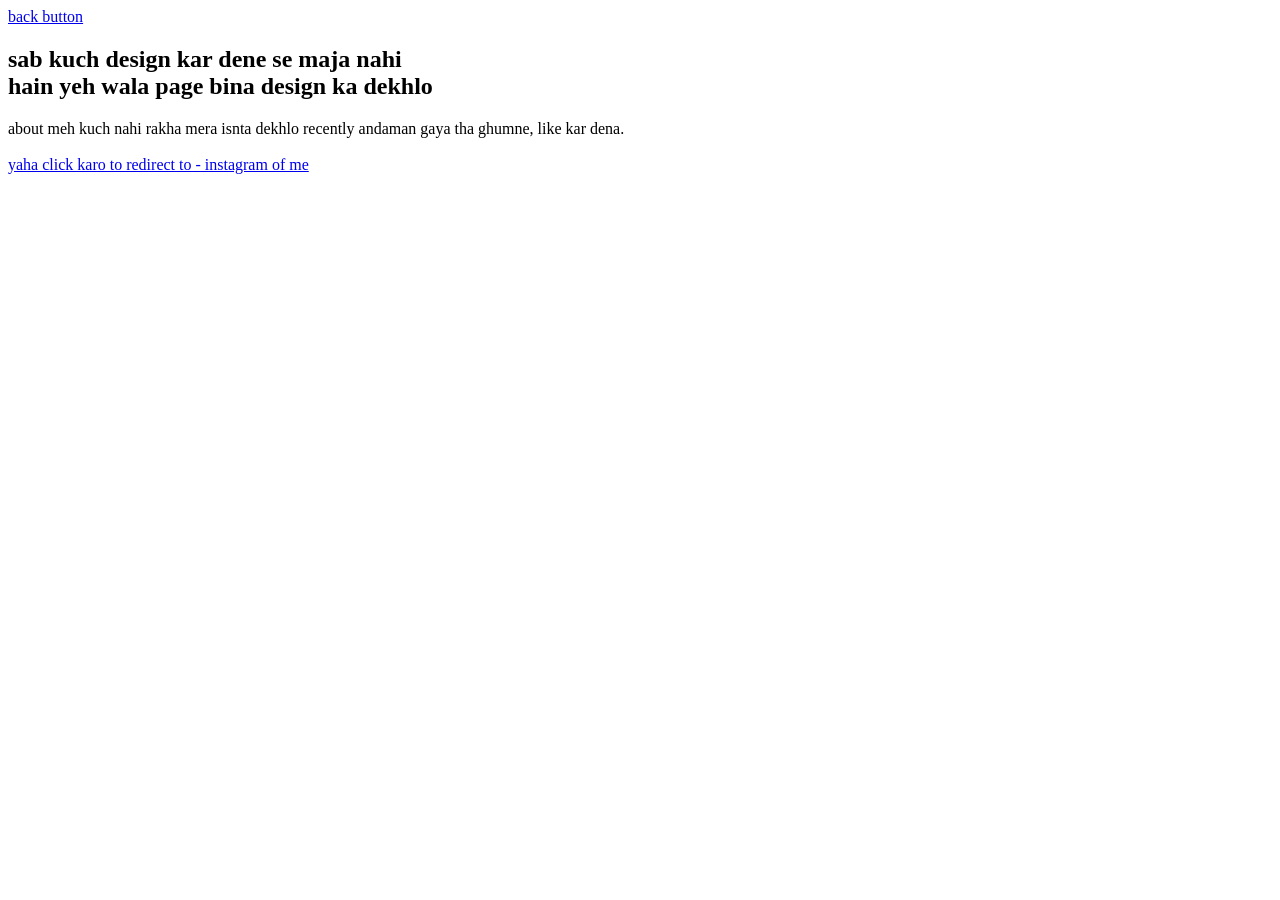
==== about.html @ cd255d21 "Add files via upload" ====
<!doctype html>
<html lang="en">
  <head>
    <meta charset="UTF-8" />
    <meta name="viewport" content="width=device-width, initial-scale=1.0" />
    <title>about</title>
  </head>
  <body>
    <a href="./index.html">back button</a>
    <h2>
      sab kuch design kar dene se maja nahi <br />hain yeh wala page bina design
      ka dekhlo
    </h2>
    <p>
      about meh kuch nahi rakha mera isnta dekhlo recently andaman gaya tha
      ghumne, like kar dena.<br /><br />
      <a href="https://www.instagram.com/mrinmay_basu/"
        >yaha click karo to redirect to - instagram of me</a
      >
    </p>
  </body>
</html>
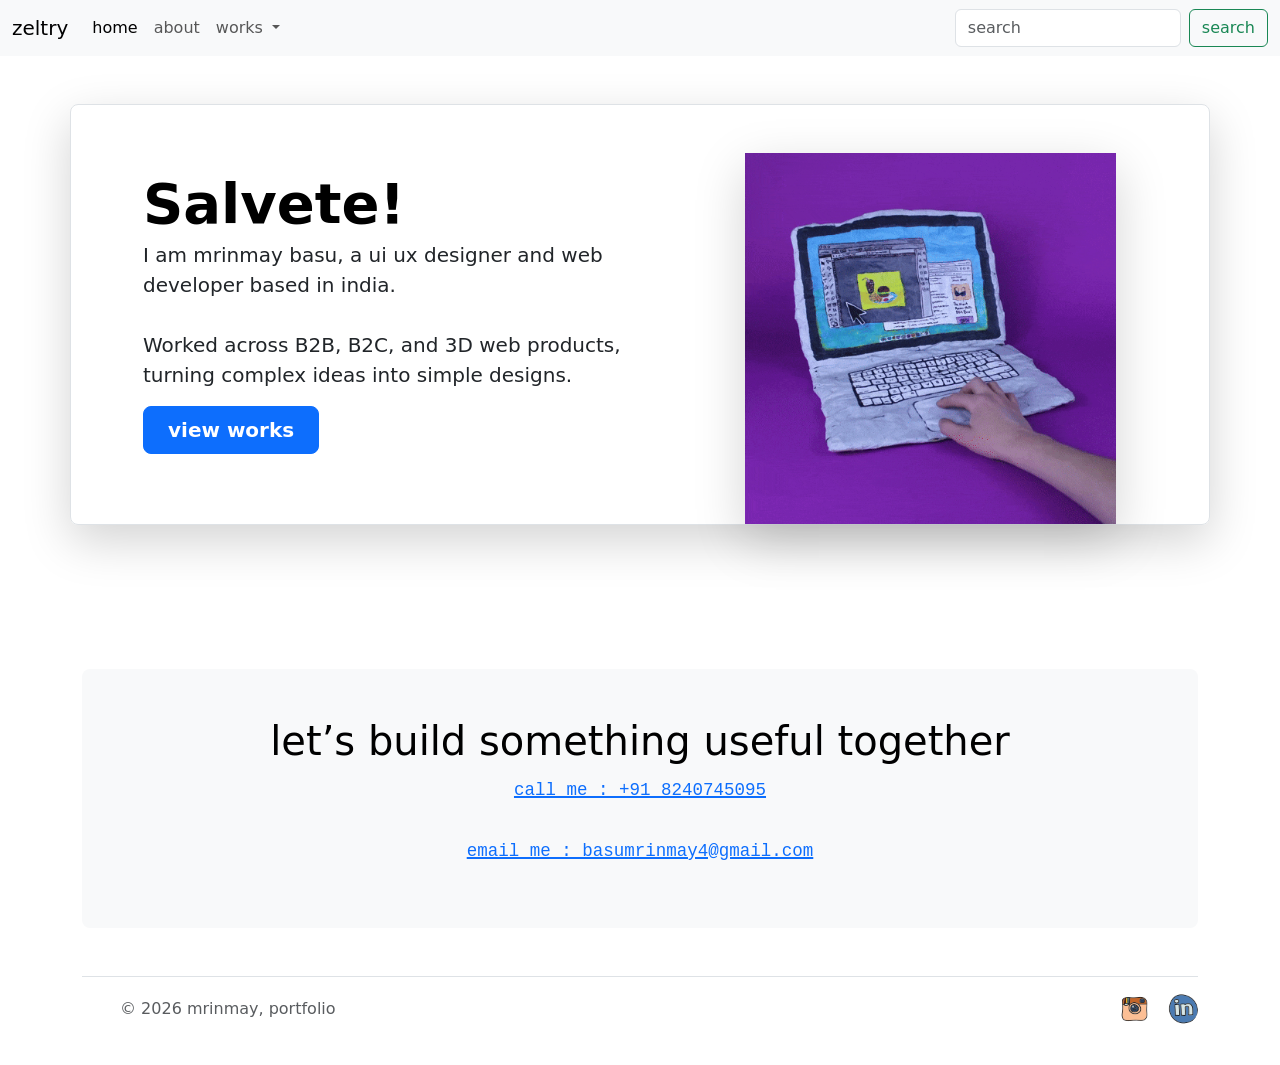
==== commit 7d16a68b: "Updated main files" ====
--- a/about.html
+++ b/about.html
@@ -4,19 +4,174 @@
     <meta charset="UTF-8" />
     <meta name="viewport" content="width=device-width, initial-scale=1.0" />
     <title>about</title>
+    <link
+      href="https://cdn.jsdelivr.net/npm/bootstrap@5.3.8/dist/css/bootstrap.min.css"
+      rel="stylesheet"
+      integrity="sha384-sRIl4kxILFvY47J16cr9ZwB07vP4J8+LH7qKQnuqkuIAvNWLzeN8tE5YBujZqJLB"
+      crossorigin="anonymous"
+    />
+    <link rel="stylesheet" href="./style.css" />
   </head>
   <body>
-    <a href="./index.html">back button</a>
-    <h2>
-      sab kuch design kar dene se maja nahi <br />hain yeh wala page bina design
-      ka dekhlo
-    </h2>
-    <p>
-      about meh kuch nahi rakha mera isnta dekhlo recently andaman gaya tha
-      ghumne, like kar dena.<br /><br />
-      <a href="https://www.instagram.com/mrinmay_basu/"
-        >yaha click karo to redirect to - instagram of me</a
+    <nav class="navbar navbar-expand-lg bg-body-tertiary">
+      <div class="container-fluid">
+        <a class="navbar-brand" href="#">zeltry</a>
+        <button
+          class="navbar-toggler"
+          type="button"
+          data-bs-toggle="collapse"
+          data-bs-target="#navbarSupportedContent"
+          aria-controls="navbarSupportedContent"
+          aria-expanded="false"
+          aria-label="Toggle navigation"
+        >
+          <span class="navbar-toggler-icon"></span>
+        </button>
+        <div class="collapse navbar-collapse" id="navbarSupportedContent">
+          <ul class="navbar-nav me-auto mb-2 mb-lg-0">
+            <li class="nav-item">
+              <a class="nav-link active" aria-current="page" href="./index.html"
+                >home</a
+              >
+            </li>
+            <li class="nav-item">
+              <a class="nav-link" href="./about.html">about</a>
+            </li>
+            <li class="nav-item dropdown">
+              <a
+                class="nav-link dropdown-toggle"
+                href="#"
+                role="button"
+                data-bs-toggle="dropdown"
+                aria-expanded="false"
+              >
+                works
+              </a>
+              <ul class="dropdown-menu">
+                <li>
+                  <a class="dropdown-item" href="./uiuxdesign.html"
+                    >ui ux design</a
+                  >
+                </li>
+              </ul>
+            </li>
+          </ul>
+          <form class="d-flex" role="search">
+            <input
+              class="form-control me-2"
+              type="search"
+              placeholder="search"
+              aria-label="Search"
+            />
+            <button class="btn btn-outline-success" type="submit">
+              search
+            </button>
+          </form>
+        </div>
+      </div>
+    </nav>
+    <div class="container my-5">
+      <div
+        class="row p-4 pb-0 pe-lg-0 pt-lg-5 align-items-center rounded-3 border shadow-lg"
       >
-    </p>
+        <div class="col-lg-7 p-3 p-lg-5 pt-lg-3">
+          <h1 class="display-4 fw-bold lh-1 text-body-emphasis">
+            Salvete!<br />
+          </h1>
+          <p class="lead">
+            I am mrinmay basu, a<b> ui ux designer and web developer</b> based
+            in india. <br /><br />Worked across B2B, B2C, and 3D web products,
+            turning complex ideas into simple designs.
+          </p>
+          <div
+            class="d-grid gap-2 d-md-flex justify-content-md-start mb-4 mb-lg-3"
+          >
+            <button
+              type="button"
+              class="btn btn-primary btn-lg px-4 me-md-2 fw-bold"
+            >
+              <a
+                href="./uiuxdesign.html"
+                class="text-white text-decoration-none"
+                >view works</a
+              >
+            </button>
+          </div>
+        </div>
+        <div class="col-lg-4 p-0 overflow-hidden shadow-lg">
+          <img
+            class="rounded-lg-3 img-fluid shadow-lg"
+            src="./assets/coding.gif"
+            alt="design gif"
+            height="600px"
+          />
+        </div>
+      </div>
+    </div>
+    <br /><br />
+    <div class="container my-5">
+      <div class="p-5 text-center bg-body-tertiary rounded-3">
+        <h1 class="text-body-emphasis">
+          let’s build something useful together
+        </h1>
+        <p class="lead">
+          <a href="tel:+918240745095"><code>call me : +91 8240745095</code></a>
+          <br /><br /><a href="mailto:basumrinmay4@gmail.com"
+            ><code>email me : basumrinmay4@gmail.com</code></a
+          >
+        </p>
+      </div>
+    </div>
+    <div class="container">
+      <footer
+        class="d-flex flex-wrap justify-content-between align-items-center py-3 my-4 border-top"
+      >
+        <div class="col-md-4 d-flex align-items-center">
+          <a
+            href="/"
+            class="mb-3 me-2 mb-md-0 text-body-secondary text-decoration-none lh-1"
+            aria-label="Bootstrap"
+          >
+            <svg class="bi" width="30" height="24" aria-hidden="true">
+              <use xlink:href="#bootstrap"></use>
+            </svg>
+          </a>
+          <span class="mb-3 mb-md-0 text-body-secondary"
+            >© 2026 mrinmay, portfolio</span
+          >
+        </div>
+        <ul class="nav col-md-4 justify-content-end list-unstyled d-flex">
+          <li class="ms-3">
+            <a
+              class="text-body-secondary"
+              href="https://www.instagram.com/basumrinmay4/"
+              aria-label="Instagram"
+              ><img
+                href="#"
+                aria-label="Instagram"
+                src="./assets/icons8-instagram-old-48.png"
+                class="card-img-top instagramlogo"
+                alt="instagram logo icon"
+            /></a>
+          </li>
+          <li class="ms-3">
+            <a
+              class="text-body-secondary"
+              href="https://www.linkedin.com/in/basumrinmay4/"
+              aria-label="Facebook"
+              ><img
+                src="./assets/icons8-linkedin-48 (2).png"
+                class="card-img-top facebooklogo"
+                alt="linkedin logo iocn"
+            /></a>
+          </li>
+        </ul>
+      </footer>
+    </div>
+    <script
+      src="https://cdn.jsdelivr.net/npm/bootstrap@5.3.8/dist/js/bootstrap.bundle.min.js"
+      integrity="sha384-FKyoEForCGlyvwx9Hj09JcYn3nv7wiPVlz7YYwJrWVcXK/BmnVDxM+D2scQbITxI"
+      crossorigin="anonymous"
+    ></script>
   </body>
 </html>
--- a/style.css
+++ b/style.css
@@ -0,0 +1,42 @@
+.button2 {
+  background-color: #020a24;
+}
+.habitualcard {
+  height: 214px;
+  object-fit: cover;
+}
+.codebuddy21 {
+  height: 214px;
+  object-fit: cover;
+}
+.spotify22 {
+  height: 214px;
+  object-fit: cover;
+}
+.cred22 {
+  height: 214px;
+  object-fit: cover;
+}
+.instagramlogo {
+  height: 32px;
+  object-fit: cover;
+  border-radius: 16px;
+  -webkit-border-radius: 16px;
+  -moz-border-radius: 16px;
+  -ms-border-radius: 16px;
+  -o-border-radius: 16px;
+}
+.facebooklogo {
+  height: 32px;
+  object-fit: cover;
+  border-radius: 36px;
+  -webkit-border-radius: 36px;
+  -moz-border-radius: 36px;
+  -ms-border-radius: 36px;
+  -o-border-radius: 36px;
+}
+
+.homedesigngif4 {
+  height: 300px;
+  object-fit: cover;
+}
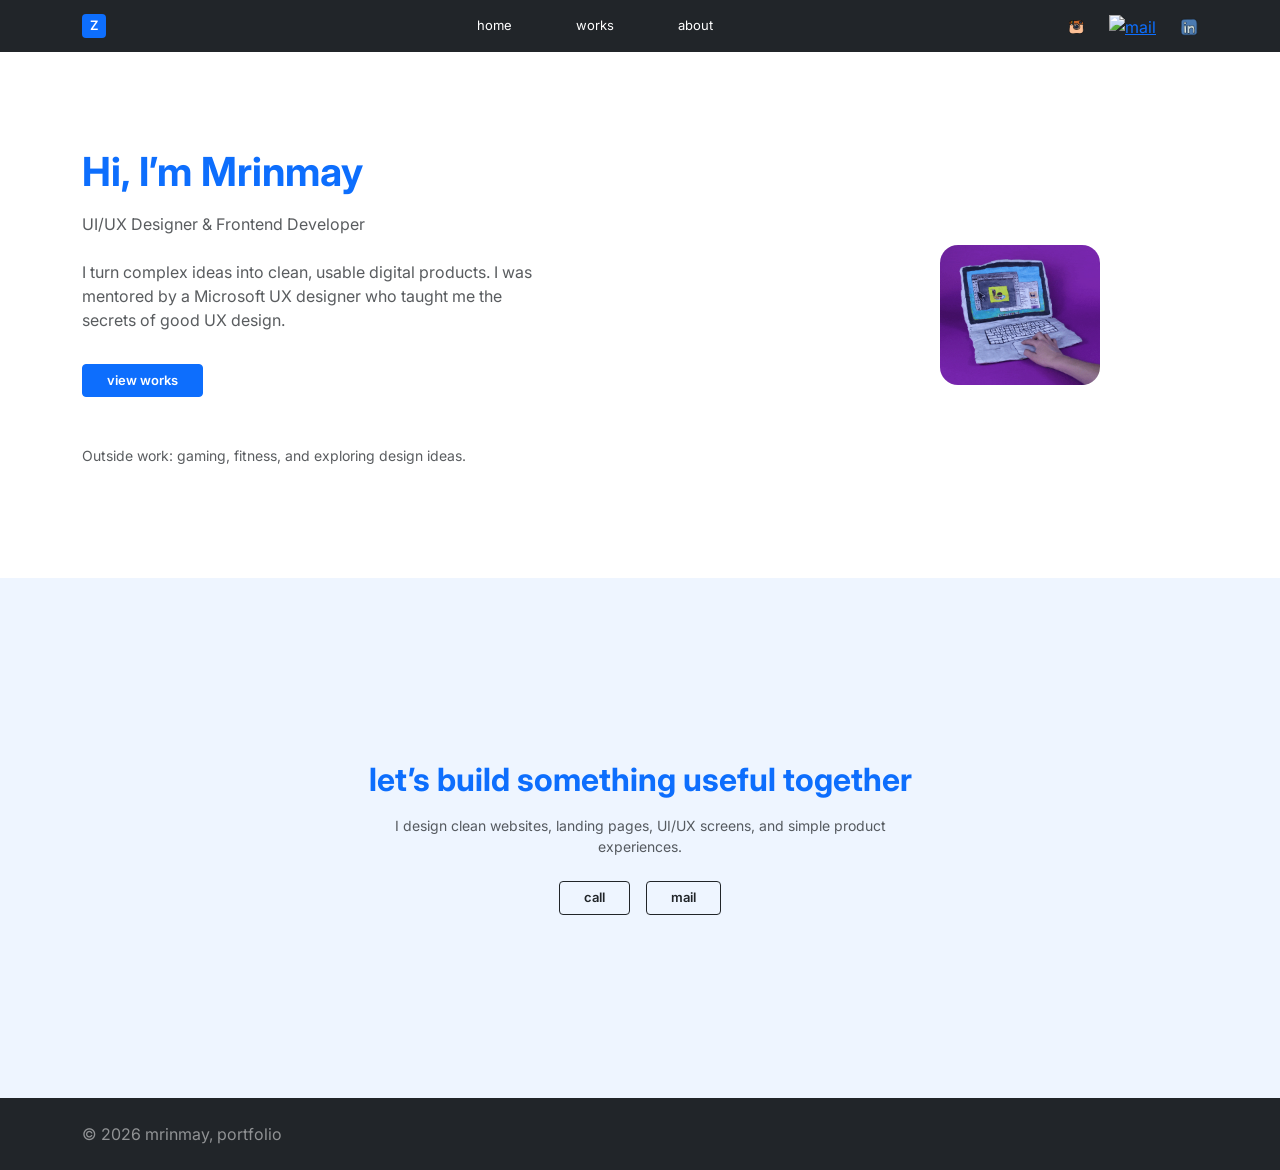
==== commit 93d819ba: "Add files via upload design changes" ====
--- a/about.html
+++ b/about.html
@@ -2,176 +2,135 @@
 <html lang="en">
   <head>
     <meta charset="UTF-8" />
-    <meta name="viewport" content="width=device-width, initial-scale=1.0" />
-    <title>about</title>
+    <meta name="viewport" content="width=device-width, initial-scale=1" />
+    <title>About | Zeltry</title>
+
     <link
       href="https://cdn.jsdelivr.net/npm/bootstrap@5.3.8/dist/css/bootstrap.min.css"
       rel="stylesheet"
-      integrity="sha384-sRIl4kxILFvY47J16cr9ZwB07vP4J8+LH7qKQnuqkuIAvNWLzeN8tE5YBujZqJLB"
-      crossorigin="anonymous"
+    />
+    <link
+      href="https://fonts.googleapis.com/css2?family=Inter:wght@400;600;700&display=swap"
+      rel="stylesheet"
     />
     <link rel="stylesheet" href="./style.css" />
   </head>
+
   <body>
-    <nav class="navbar navbar-expand-lg bg-body-tertiary">
-      <div class="container-fluid">
-        <a class="navbar-brand" href="#">zeltry</a>
+    <nav class="navbar navbar-expand-lg navbar-dark bg-dark py-2">
+      <div class="container">
+        <a class="navbar-brand" href="./index.html">
+          <span class="logo-box">Z</span>
+        </a>
+
         <button
           class="navbar-toggler"
           type="button"
           data-bs-toggle="collapse"
-          data-bs-target="#navbarSupportedContent"
-          aria-controls="navbarSupportedContent"
-          aria-expanded="false"
-          aria-label="Toggle navigation"
+          data-bs-target="#nav"
         >
           <span class="navbar-toggler-icon"></span>
         </button>
-        <div class="collapse navbar-collapse" id="navbarSupportedContent">
-          <ul class="navbar-nav me-auto mb-2 mb-lg-0">
+
+        <div class="collapse navbar-collapse" id="nav">
+          <ul class="navbar-nav mx-auto gap-lg-5 text-center">
             <li class="nav-item">
-              <a class="nav-link active" aria-current="page" href="./index.html"
-                >home</a
-              >
+              <a class="nav-link text-white" href="./index.html">home</a>
             </li>
             <li class="nav-item">
-              <a class="nav-link" href="./about.html">about</a>
+              <a class="nav-link text-white" href="./uiuxdesign.html">works</a>
             </li>
-            <li class="nav-item dropdown">
-              <a
-                class="nav-link dropdown-toggle"
-                href="#"
-                role="button"
-                data-bs-toggle="dropdown"
-                aria-expanded="false"
-              >
-                works
-              </a>
-              <ul class="dropdown-menu">
-                <li>
-                  <a class="dropdown-item" href="./uiuxdesign.html"
-                    >ui ux design</a
-                  >
-                </li>
-              </ul>
+            <li class="nav-item">
+              <a class="nav-link text-white" href="./about.html">about</a>
             </li>
           </ul>
-          <form class="d-flex" role="search">
-            <input
-              class="form-control me-2"
-              type="search"
-              placeholder="search"
-              aria-label="Search"
-            />
-            <button class="btn btn-outline-success" type="submit">
-              search
-            </button>
-          </form>
+
+          <div class="d-flex justify-content-center gap-4 mt-3 mt-lg-0">
+            <a href="https://www.instagram.com/basumrinmay4/"
+              ><img
+                src="./assets/icons8-instagram-old-48.png"
+                class="social-icon"
+                alt="instagram"
+            /></a>
+            <a href="mailto:basumrinmay4@gmail.com"
+              ><img
+                src="./assets/icons8-gmail-100.png"
+                class="social-icon"
+                alt="mail"
+            /></a>
+            <a href="https://www.linkedin.com/in/basumrinmay4/"
+              ><img
+                src="./assets/icons8-linkedin-48.png"
+                class="social-icon"
+                alt="linkedin"
+            /></a>
+          </div>
         </div>
       </div>
     </nav>
-    <div class="container my-5">
-      <div
-        class="row p-4 pb-0 pe-lg-0 pt-lg-5 align-items-center rounded-3 border shadow-lg"
-      >
-        <div class="col-lg-7 p-3 p-lg-5 pt-lg-3">
-          <h1 class="display-4 fw-bold lh-1 text-body-emphasis">
-            Salvete!<br />
-          </h1>
-          <p class="lead">
-            I am mrinmay basu, a<b> ui ux designer and web developer</b> based
-            in india. <br /><br />Worked across B2B, B2C, and 3D web products,
-            turning complex ideas into simple designs.
-          </p>
-          <div
-            class="d-grid gap-2 d-md-flex justify-content-md-start mb-4 mb-lg-3"
-          >
-            <button
-              type="button"
-              class="btn btn-primary btn-lg px-4 me-md-2 fw-bold"
+
+    <section class="py-5">
+      <div class="container py-5">
+        <div class="row align-items-center justify-content-between gy-5">
+          <div class="col-lg-5">
+            <h1 class="fw-bold text-primary">Hi, I’m Mrinmay</h1>
+            <p class="text-muted mt-3">UI/UX Designer & Frontend Developer</p>
+
+            <p class="text-muted mt-4">
+              I turn complex ideas into clean, usable digital products. I was
+              mentored by a Microsoft UX designer who taught me the secrets of
+              good UX design.
+            </p>
+
+            <a href="./uiuxdesign.html" class="btn btn-primary mt-3 px-4"
+              >view works</a
             >
-              <a
-                href="./uiuxdesign.html"
-                class="text-white text-decoration-none"
-                >view works</a
-              >
-            </button>
+
+            <p class="small text-muted mt-5">
+              Outside work: gaming, fitness, and exploring design ideas.
+            </p>
+          </div>
+
+          <div class="col-lg-4 text-center">
+            <img
+              src="./assets/coding.gif"
+              class="hero-img img-fluid"
+              alt="coding animation"
+            />
           </div>
         </div>
-        <div class="col-lg-4 p-0 overflow-hidden shadow-lg">
-          <img
-            class="rounded-lg-3 img-fluid shadow-lg"
-            src="./assets/coding.gif"
-            alt="design gif"
-            height="600px"
-          />
+      </div>
+    </section>
+
+    <section class="bg-soft cta-section d-flex align-items-center text-center">
+      <div class="container">
+        <h2 class="fw-bold text-primary">
+          let’s build something useful together
+        </h2>
+        <p class="text-muted small mx-auto mt-3" style="max-width: 520px">
+          I design clean websites, landing pages, UI/UX screens, and simple
+          product experiences.
+        </p>
+
+        <div class="d-flex justify-content-center gap-3 flex-wrap mt-4">
+          <a href="tel:+918240745095" class="btn btn-outline-dark px-4">call</a>
+          <a
+            href="mailto:basumrinmay4@gmail.com"
+            class="btn btn-outline-dark px-4"
+            >mail</a
+          >
         </div>
       </div>
-    </div>
-    <br /><br />
-    <div class="container my-5">
-      <div class="p-5 text-center bg-body-tertiary rounded-3">
-        <h1 class="text-body-emphasis">
-          let’s build something useful together
-        </h1>
-        <p class="lead">
-          <a href="tel:+918240745095"><code>call me : +91 8240745095</code></a>
-          <br /><br /><a href="mailto:basumrinmay4@gmail.com"
-            ><code>email me : basumrinmay4@gmail.com</code></a
-          >
-        </p>
+    </section>
+
+    <footer class="bg-dark text-white-50 py-4">
+      <div
+        class="container d-flex flex-column flex-md-row justify-content-between align-items-center gap-3"
+      >
+        <span>© 2026 mrinmay, portfolio</span>
       </div>
-    </div>
-    <div class="container">
-      <footer
-        class="d-flex flex-wrap justify-content-between align-items-center py-3 my-4 border-top"
-      >
-        <div class="col-md-4 d-flex align-items-center">
-          <a
-            href="/"
-            class="mb-3 me-2 mb-md-0 text-body-secondary text-decoration-none lh-1"
-            aria-label="Bootstrap"
-          >
-            <svg class="bi" width="30" height="24" aria-hidden="true">
-              <use xlink:href="#bootstrap"></use>
-            </svg>
-          </a>
-          <span class="mb-3 mb-md-0 text-body-secondary"
-            >© 2026 mrinmay, portfolio</span
-          >
-        </div>
-        <ul class="nav col-md-4 justify-content-end list-unstyled d-flex">
-          <li class="ms-3">
-            <a
-              class="text-body-secondary"
-              href="https://www.instagram.com/basumrinmay4/"
-              aria-label="Instagram"
-              ><img
-                href="#"
-                aria-label="Instagram"
-                src="./assets/icons8-instagram-old-48.png"
-                class="card-img-top instagramlogo"
-                alt="instagram logo icon"
-            /></a>
-          </li>
-          <li class="ms-3">
-            <a
-              class="text-body-secondary"
-              href="https://www.linkedin.com/in/basumrinmay4/"
-              aria-label="Facebook"
-              ><img
-                src="./assets/icons8-linkedin-48 (2).png"
-                class="card-img-top facebooklogo"
-                alt="linkedin logo iocn"
-            /></a>
-          </li>
-        </ul>
-      </footer>
-    </div>
-    <script
-      src="https://cdn.jsdelivr.net/npm/bootstrap@5.3.8/dist/js/bootstrap.bundle.min.js"
-      integrity="sha384-FKyoEForCGlyvwx9Hj09JcYn3nv7wiPVlz7YYwJrWVcXK/BmnVDxM+D2scQbITxI"
-      crossorigin="anonymous"
-    ></script>
+    </footer>
+
+    <script src="https://cdn.jsdelivr.net/npm/bootstrap@5.3.8/dist/js/bootstrap.bundle.min.js"></script>
   </body>
 </html>
--- a/style.css
+++ b/style.css
@@ -1,42 +1,119 @@
-.button2 {
-  background-color: #020a24;
-}
-.habitualcard {
-  height: 214px;
-  object-fit: cover;
-}
-.codebuddy21 {
-  height: 214px;
-  object-fit: cover;
-}
-.spotify22 {
-  height: 214px;
-  object-fit: cover;
-}
-.cred22 {
-  height: 214px;
-  object-fit: cover;
-}
-.instagramlogo {
-  height: 32px;
-  object-fit: cover;
-  border-radius: 16px;
-  -webkit-border-radius: 16px;
-  -moz-border-radius: 16px;
-  -ms-border-radius: 16px;
-  -o-border-radius: 16px;
-}
-.facebooklogo {
-  height: 32px;
-  object-fit: cover;
-  border-radius: 36px;
-  -webkit-border-radius: 36px;
-  -moz-border-radius: 36px;
-  -ms-border-radius: 36px;
-  -o-border-radius: 36px;
+body {
+  font-family: "Inter", sans-serif;
+  color: #1f1f1f;
+  background: #fff;
 }
 
-.homedesigngif4 {
-  height: 300px;
+.bg-soft {
+  background: #eef5ff;
+}
+
+.logo-box {
+  width: 24px;
+  height: 24px;
+  background: #0d6efd;
+  color: #fff;
+  border-radius: 4px;
+  display: grid;
+  place-items: center;
+  font-size: 13px;
+  font-weight: 600;
+}
+
+.nav-link {
+  font-size: 13px;
+}
+
+.social-icon {
+  width: 18px;
+  height: 18px;
+  object-fit: contain;
+  transition: 0.25s ease;
+}
+
+.social-icon:hover {
+  transform: translateY(-3px) rotate(8deg);
+}
+
+.hero-img {
+  width: 160px;
+  height: 140px;
   object-fit: cover;
+  border-radius: 18px;
+  transition: 0.3s ease;
 }
+
+.hero-img:hover {
+  transform: translateY(-6px);
+}
+
+.loop-text::after {
+  content: "intuitive";
+  color: #0d6efd;
+  animation: words 6s infinite;
+}
+
+@keyframes words {
+  0% {
+    content: "intuitive";
+  }
+  33% {
+    content: "simple";
+  }
+  66% {
+    content: "useful";
+  }
+  100% {
+    content: "intuitive";
+  }
+}
+
+.project-card {
+  text-align: left;
+}
+
+.project-img-box {
+  width: 100%;
+  aspect-ratio: 1 / 1;
+  border-radius: 18px;
+  overflow: hidden;
+  background: #000;
+}
+
+.project-img {
+  width: 100%;
+  height: 100%;
+  object-fit: cover;
+  transition: 0.3s ease;
+}
+
+.project-card:hover .project-img {
+  transform: scale(1.05);
+}
+
+.project-card h6 {
+  font-weight: 600;
+  color: #666;
+}
+
+.project-card p {
+  font-size: 13px;
+  color: #777;
+  min-height: 40px;
+}
+
+.btn {
+  font-size: 13px;
+  font-weight: 600;
+  border-radius: 4px;
+}
+
+.cta-section {
+  min-height: 520px;
+}
+
+@media (max-width: 576px) {
+  .cta-section {
+    min-height: 420px;
+  }
+}
